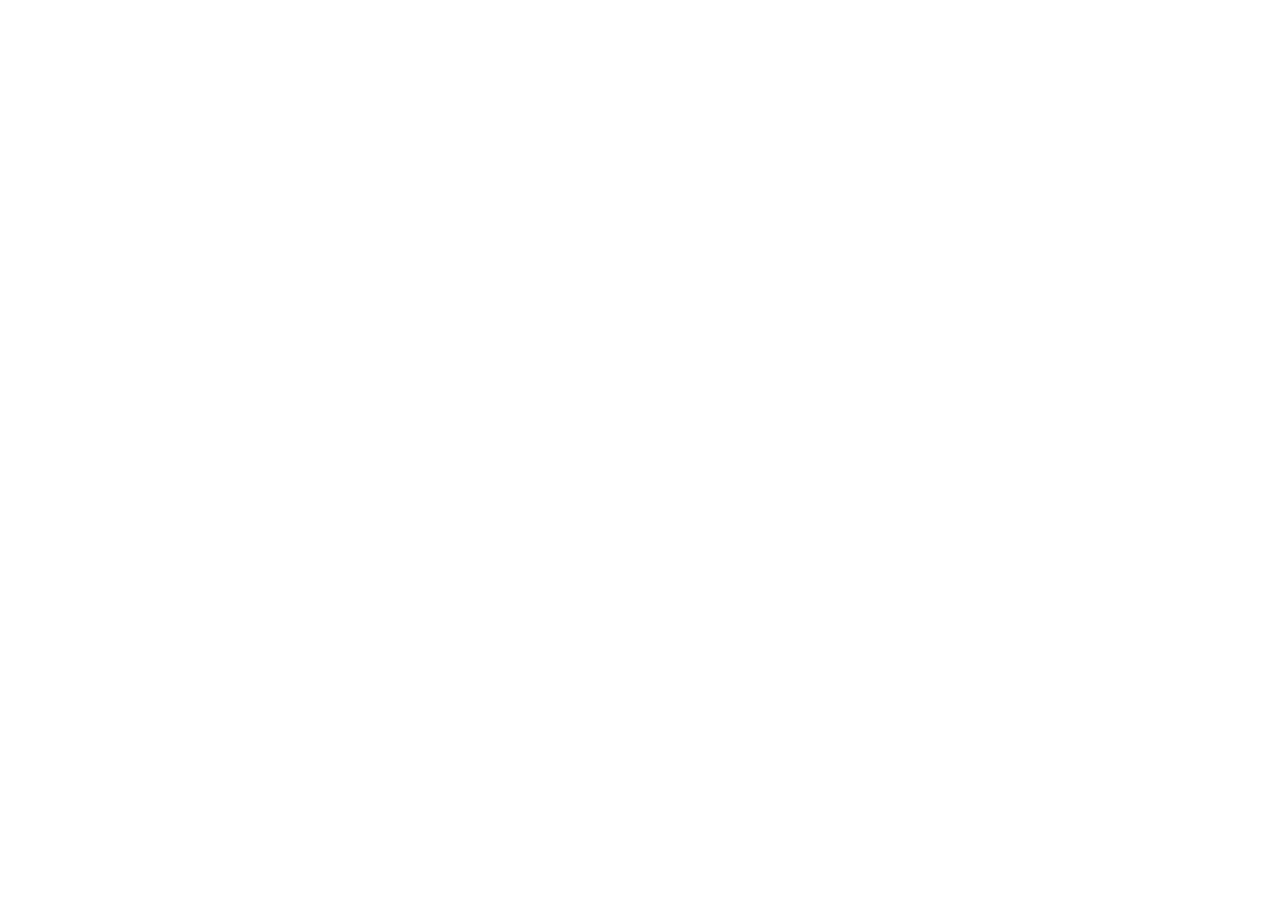
==== index.html @ 68133bbf "Add files via upload" ====
<!doctype html><html lang="en"><head><meta charset="utf-8"><meta name="viewport" content="width=device-width,initial-scale=1"><title>Meydan FZ Employee Knowledge Hub</title><link rel="stylesheet" href="assets/style.css"><script src="assets/data.js"></script><script src="assets/app.js"></script></head><body><div id="app"></div><script>
document.getElementById('app').innerHTML=header()+`<main class="wrap"><section class="hero"><div class="eyebrow">Employee reference centre</div><h1>Meydan FZ Knowledge Hub</h1><p>Find approved procedures, document checklists, process steps and operational guidance in one place.</p>${searchMarkup()}</section><div class="section-head" id="topics"><div><h2>Knowledge categories</h2><div class="muted">Choose a topic to browse its SOPs and guidance.</div></div><span class="pill">7 main topics</span></div><section class="grid">${KB_DATA.map(c=>`<a class="card" href="${catUrl(c)}"><div class="num">${c.number} / KNOWLEDGE AREA</div><h3>${esc(c.title)}</h3><p>${esc(c.intro)}</p><p style="margin-top:12px;color:var(--teal);font-weight:700">${c.topics.length} subtopics →</p></a>`).join('')}</section><div class="panel" style="margin-top:22px"><h2>How to use this knowledge base</h2><ol><li>Choose a category or search for a keyword.</li><li>Open the relevant subtopic SOP.</li><li>Check the required documents, steps, process diagram and important notes.</li><li>Confirm approval status and last-reviewed date before relying on the information.</li></ol><div class="callout">Important: This is a starter knowledge-base framework. SOPs are marked Draft until reviewed and approved by the relevant process owner. Fees, timelines, authority requirements and internal contacts must be verified before use.</div></div></main>`+footer();
document.getElementById('globalSearch').addEventListener('keydown',e=>{if(e.key==='Enter')runSearch()});
</script></body></html>
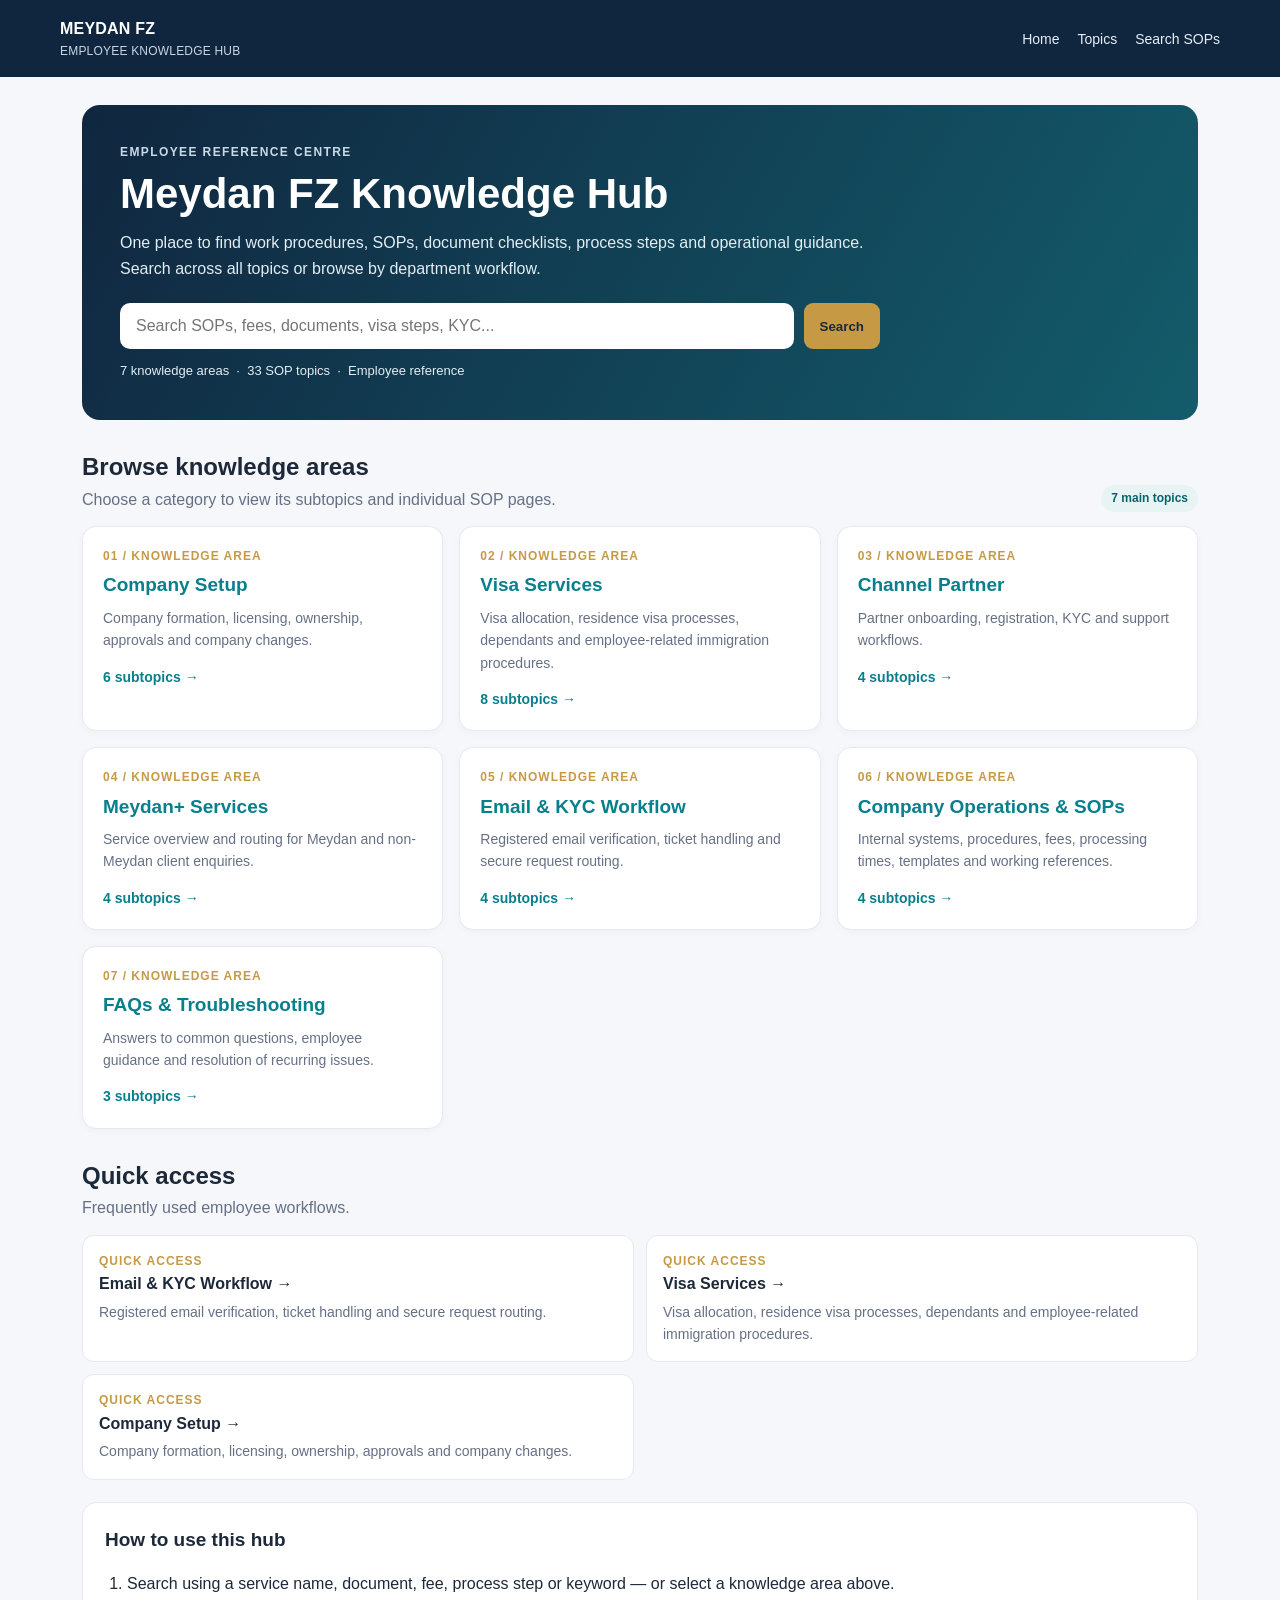
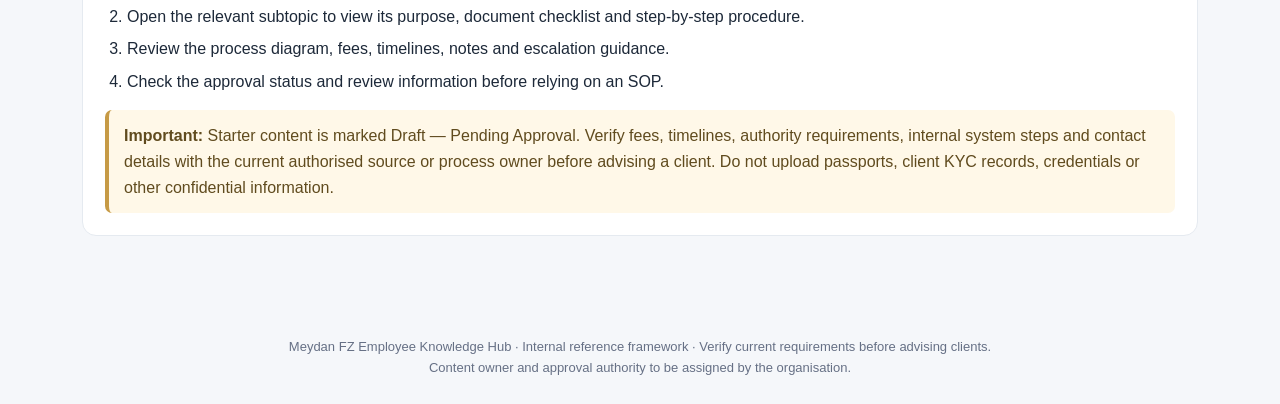
==== commit 998a1f6f: "Improve employee knowledge hub home page" ====
--- a/index.html
+++ b/index.html
@@ -1,4 +1,80 @@
-<!doctype html><html lang="en"><head><meta charset="utf-8"><meta name="viewport" content="width=device-width,initial-scale=1"><title>Meydan FZ Employee Knowledge Hub</title><link rel="stylesheet" href="assets/style.css"><script src="assets/data.js"></script><script src="assets/app.js"></script></head><body><div id="app"></div><script>
-document.getElementById('app').innerHTML=header()+`<main class="wrap"><section class="hero"><div class="eyebrow">Employee reference centre</div><h1>Meydan FZ Knowledge Hub</h1><p>Find approved procedures, document checklists, process steps and operational guidance in one place.</p>${searchMarkup()}</section><div class="section-head" id="topics"><div><h2>Knowledge categories</h2><div class="muted">Choose a topic to browse its SOPs and guidance.</div></div><span class="pill">7 main topics</span></div><section class="grid">${KB_DATA.map(c=>`<a class="card" href="${catUrl(c)}"><div class="num">${c.number} / KNOWLEDGE AREA</div><h3>${esc(c.title)}</h3><p>${esc(c.intro)}</p><p style="margin-top:12px;color:var(--teal);font-weight:700">${c.topics.length} subtopics →</p></a>`).join('')}</section><div class="panel" style="margin-top:22px"><h2>How to use this knowledge base</h2><ol><li>Choose a category or search for a keyword.</li><li>Open the relevant subtopic SOP.</li><li>Check the required documents, steps, process diagram and important notes.</li><li>Confirm approval status and last-reviewed date before relying on the information.</li></ol><div class="callout">Important: This is a starter knowledge-base framework. SOPs are marked Draft until reviewed and approved by the relevant process owner. Fees, timelines, authority requirements and internal contacts must be verified before use.</div></div></main>`+footer();
-document.getElementById('globalSearch').addEventListener('keydown',e=>{if(e.key==='Enter')runSearch()});
-</script></body></html>+<!doctype html>
+<html lang="en">
+<head>
+  <meta charset="utf-8">
+  <meta name="viewport" content="width=device-width,initial-scale=1">
+  <meta name="description" content="Employee reference hub for Meydan Free Zone work processes, SOPs, checklists and operational guidance.">
+  <title>Meydan FZ | Employee Knowledge Hub</title>
+  <link rel="stylesheet" href="assets/style.css">
+  <script src="assets/data.js"></script>
+  <script src="assets/app.js"></script>
+</head>
+<body>
+  <div id="app"></div>
+  <script>
+    const totalSops = KB_DATA.reduce((sum, category) => sum + category.topics.length, 0);
+    const featured = ["email-kyc", "visa-services", "company-setup"];
+    const featuredCategories = featured.map(slug => KB_DATA.find(c => c.slug === slug)).filter(Boolean);
+    document.getElementById("app").innerHTML = header() + `
+      <main class="wrap">
+        <section class="hero">
+          <div class="eyebrow">Employee reference centre</div>
+          <h1>Meydan FZ Knowledge Hub</h1>
+          <p>One place to find work procedures, SOPs, document checklists, process steps and operational guidance. Search across all topics or browse by department workflow.</p>
+          ${searchMarkup()}
+          <div class="notice" style="color:#e2edf4"> ${KB_DATA.length} knowledge areas &nbsp;·&nbsp; ${totalSops} SOP topics &nbsp;·&nbsp; Employee reference</div>
+        </section>
+
+        <section class="section-head" id="topics">
+          <div><h2>Browse knowledge areas</h2><div class="muted">Choose a category to view its subtopics and individual SOP pages.</div></div>
+          <span class="pill">${KB_DATA.length} main topics</span>
+        </section>
+        <section class="grid">
+          ${KB_DATA.map(c => `
+            <a class="card" href="${catUrl(c)}">
+              <div class="num">${c.number} / KNOWLEDGE AREA</div>
+              <h3>${esc(c.title)}</h3>
+              <p>${esc(c.intro)}</p>
+              <p style="margin-top:14px;color:var(--teal);font-weight:700">${c.topics.length} subtopics <span aria-hidden="true">→</span></p>
+            </a>`).join("")}
+        </section>
+
+        <section class="section-head">
+          <div><h2>Quick access</h2><div class="muted">Frequently used employee workflows.</div></div>
+        </section>
+        <section class="topiclist">
+          ${featuredCategories.map(c => `
+            <a class="topic" href="${catUrl(c)}">
+              <div class="num">QUICK ACCESS</div>
+              <h3>${esc(c.title)} →</h3>
+              <p>${esc(c.intro)}</p>
+            </a>`).join("")}
+        </section>
+
+        <section class="panel" style="margin-top:22px">
+          <h2>How to use this hub</h2>
+          <ol>
+            <li>Search using a service name, document, fee, process step or keyword — or select a knowledge area above.</li>
+            <li>Open the relevant subtopic to view its purpose, document checklist and step-by-step procedure.</li>
+            <li>Review the process diagram, fees, timelines, notes and escalation guidance.</li>
+            <li>Check the approval status and review information before relying on an SOP.</li>
+          </ol>
+          <div class="callout"><strong>Important:</strong> Starter content is marked Draft — Pending Approval. Verify fees, timelines, authority requirements, internal system steps and contact details with the current authorised source or process owner before advising a client. Do not upload passports, client KYC records, credentials or other confidential information.</div>
+        </section>
+      </main>` + footer();
+
+    const searchInput = document.getElementById("globalSearch");
+    if (searchInput) {
+      searchInput.addEventListener("keydown", event => {
+        if (event.key === "Enter") runSearch();
+      });
+      searchInput.addEventListener("input", () => {
+        if (!searchInput.value.trim()) {
+          const results = document.getElementById("globalSearchResults");
+          if (results) results.style.display = "none";
+        }
+      });
+    }
+  </script>
+</body>
+</html>
--- a/assets/style.css
+++ b/assets/style.css
@@ -0,0 +1,5 @@
+
+:root{--navy:#10263f;--teal:#087f8c;--gold:#c69a45;--ink:#1d2939;--muted:#667085;--line:#e5eaf0;--bg:#f5f7fa;--white:#fff;--green:#16794b;--amber:#9a6700}
+*{box-sizing:border-box}body{margin:0;background:var(--bg);color:var(--ink);font:16px/1.6 Inter,Segoe UI,Arial,sans-serif}a{color:var(--teal);text-decoration:none}a:hover{text-decoration:underline}.top{background:var(--navy);color:#fff;padding:16px 24px}.topin{max-width:1160px;margin:auto;display:flex;align-items:center;justify-content:space-between;gap:20px}.brand{font-weight:750;letter-spacing:.2px}.brand small{display:block;font-size:12px;color:#c7d5e4;font-weight:400}.nav a{color:#e6eef5;margin-left:18px;font-size:14px}.wrap{max-width:1160px;margin:0 auto;padding:28px 22px 60px}.hero{background:linear-gradient(120deg,#10263f,#135c6b);color:white;padding:38px;border-radius:18px;margin-bottom:24px}.eyebrow{color:#c9d9e7;text-transform:uppercase;letter-spacing:1.4px;font-size:12px;font-weight:700}.hero h1{font-size:clamp(28px,4vw,42px);line-height:1.15;margin:8px 0 12px}.hero p{max-width:760px;color:#e2edf4;margin:0}.searchbox{margin-top:22px;display:flex;gap:10px;max-width:760px}.searchbox input{flex:1;min-width:0;padding:14px 16px;border:0;border-radius:10px;font-size:16px}.searchbox button,.btn{border:0;border-radius:9px;padding:12px 16px;background:var(--gold);color:#182a3b;font-weight:700;cursor:pointer}.section-head{display:flex;justify-content:space-between;align-items:end;gap:15px;margin:28px 0 14px}.section-head h2{margin:0;font-size:24px}.muted{color:var(--muted)}.grid{display:grid;grid-template-columns:repeat(3,minmax(0,1fr));gap:16px}.card{background:#fff;border:1px solid var(--line);border-radius:14px;padding:20px;box-shadow:0 2px 8px #10263f08}.card:hover{border-color:#9acbd0;transform:translateY(-1px)}.num{font-size:12px;color:var(--gold);font-weight:800;letter-spacing:1px}.card h3{margin:4px 0 6px;font-size:19px}.card p{margin:0;color:var(--muted);font-size:14px}.topiclist{display:grid;grid-template-columns:repeat(2,minmax(0,1fr));gap:12px}.topic{display:block;background:white;border:1px solid var(--line);border-radius:12px;padding:16px}.topic h3{font-size:16px;margin:0 0 4px;color:var(--ink)}.topic p{font-size:14px;color:var(--muted);margin:0}.crumb{font-size:13px;color:var(--muted);margin-bottom:16px}.crumb a{color:var(--teal)}.pagehead{background:#fff;border:1px solid var(--line);padding:26px;border-radius:15px;margin-bottom:20px}.pagehead h1{margin:5px 0 8px;font-size:32px}.pill{display:inline-block;border-radius:30px;padding:4px 10px;background:#e8f4f4;color:#08636c;font-size:12px;font-weight:700}.status{display:inline-block;border-radius:30px;padding:4px 10px;background:#fff3d6;color:#875900;font-size:12px;font-weight:700}.status.approved{background:#e5f5ec;color:#17633e}.content-grid{display:grid;grid-template-columns:minmax(0,1fr) 270px;gap:20px}.panel{background:#fff;border:1px solid var(--line);border-radius:14px;padding:22px;margin-bottom:16px}.panel h2{font-size:19px;margin:0 0 12px}.panel h3{font-size:16px;margin:18px 0 7px}.panel p{margin:0 0 10px}.panel li{margin:7px 0}.panel ul,.panel ol{padding-left:22px}.tablewrap{overflow-x:auto}table{width:100%;border-collapse:collapse;font-size:14px}th,td{text-align:left;padding:11px;border-bottom:1px solid var(--line);vertical-align:top}th{background:#f4f7fa}.callout{border-left:4px solid var(--gold);background:#fff8e8;padding:13px 15px;border-radius:7px;color:#604b1e}.diagram{display:flex;flex-wrap:wrap;align-items:center;gap:9px}.stepbox{background:#edf6f7;border:1px solid #c8e2e5;border-radius:10px;padding:11px 14px;font-size:14px;font-weight:650}.arrow{color:var(--teal);font-weight:800}.side a{display:block;padding:8px 0;border-bottom:1px solid var(--line);font-size:14px}.resource{display:flex;align-items:center;justify-content:space-between;gap:12px;padding:12px;border:1px dashed #cbd5e1;border-radius:10px;margin:9px 0}.resource small{display:block;color:var(--muted)}.footer{padding:25px;text-align:center;color:var(--muted);font-size:13px}.results{background:white;border:1px solid var(--line);border-radius:12px;margin-top:12px;display:none;overflow:hidden}.results a{display:block;padding:12px 15px;border-bottom:1px solid var(--line);color:var(--ink)}.results a:hover{background:#f2f8f8}.empty{padding:14px;color:var(--muted)}.notice{font-size:13px;color:var(--muted);margin-top:12px}.mobile-menu{display:none}
+@media(max-width:850px){.grid{grid-template-columns:repeat(2,minmax(0,1fr))}.content-grid{grid-template-columns:1fr}.side{order:-1}.nav{display:none}.mobile-menu{display:block}}
+@media(max-width:580px){.grid,.topiclist{grid-template-columns:1fr}.hero{padding:25px}.searchbox{flex-direction:column}.wrap{padding:20px 14px 45px}.top{padding:14px}.pagehead{padding:20px}.pagehead h1{font-size:26px}}
